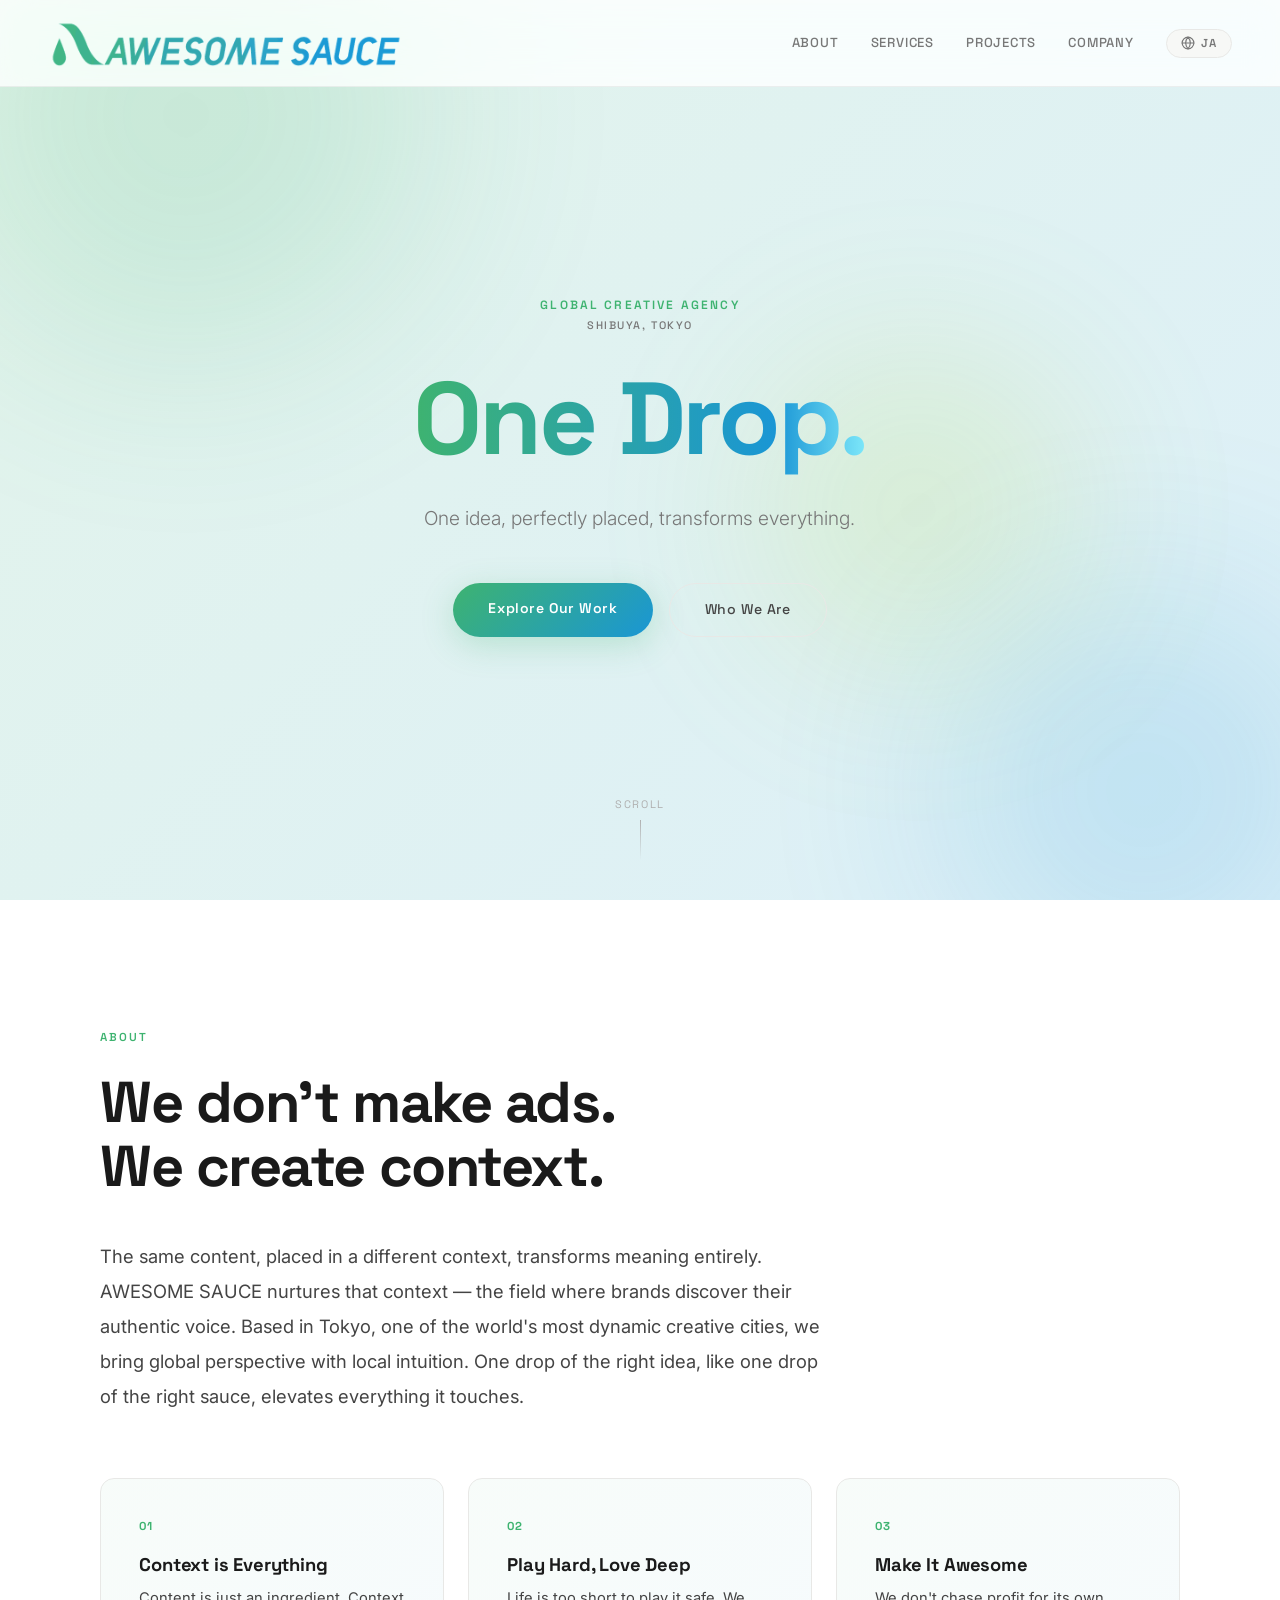
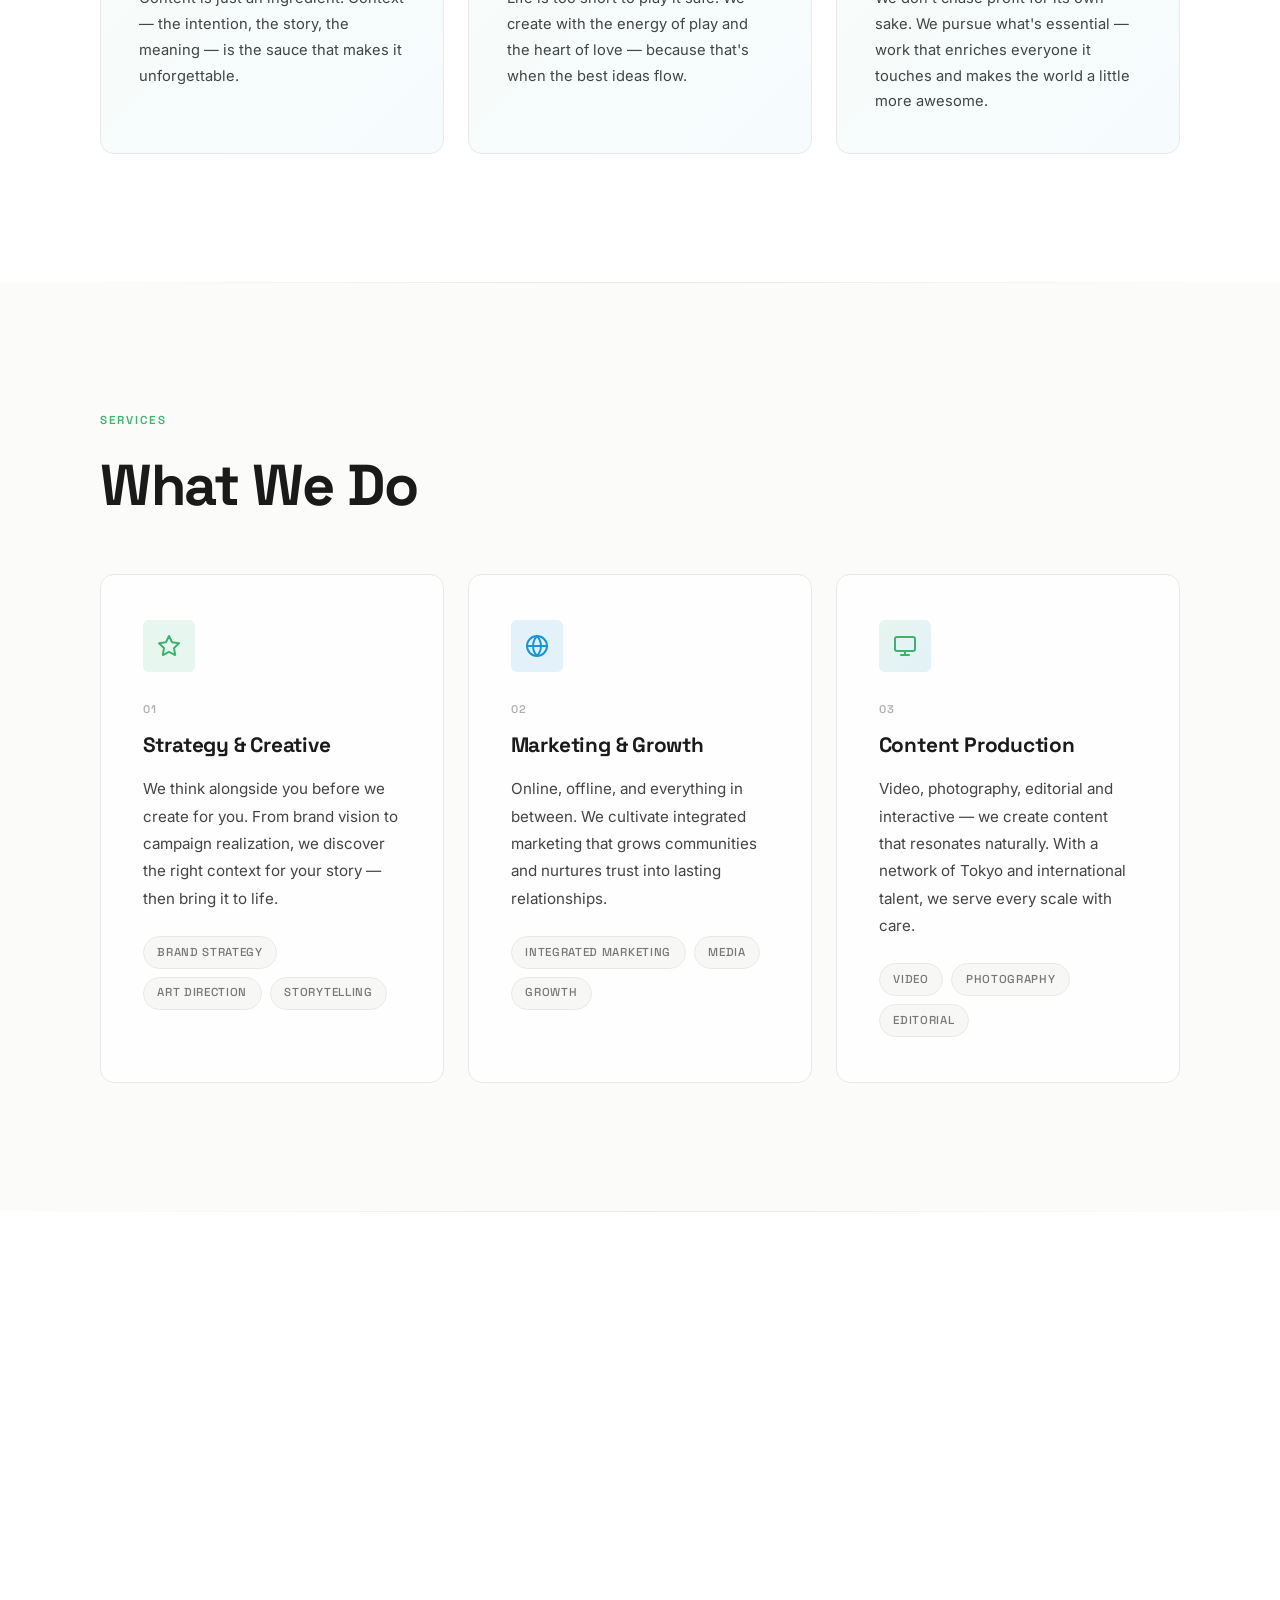
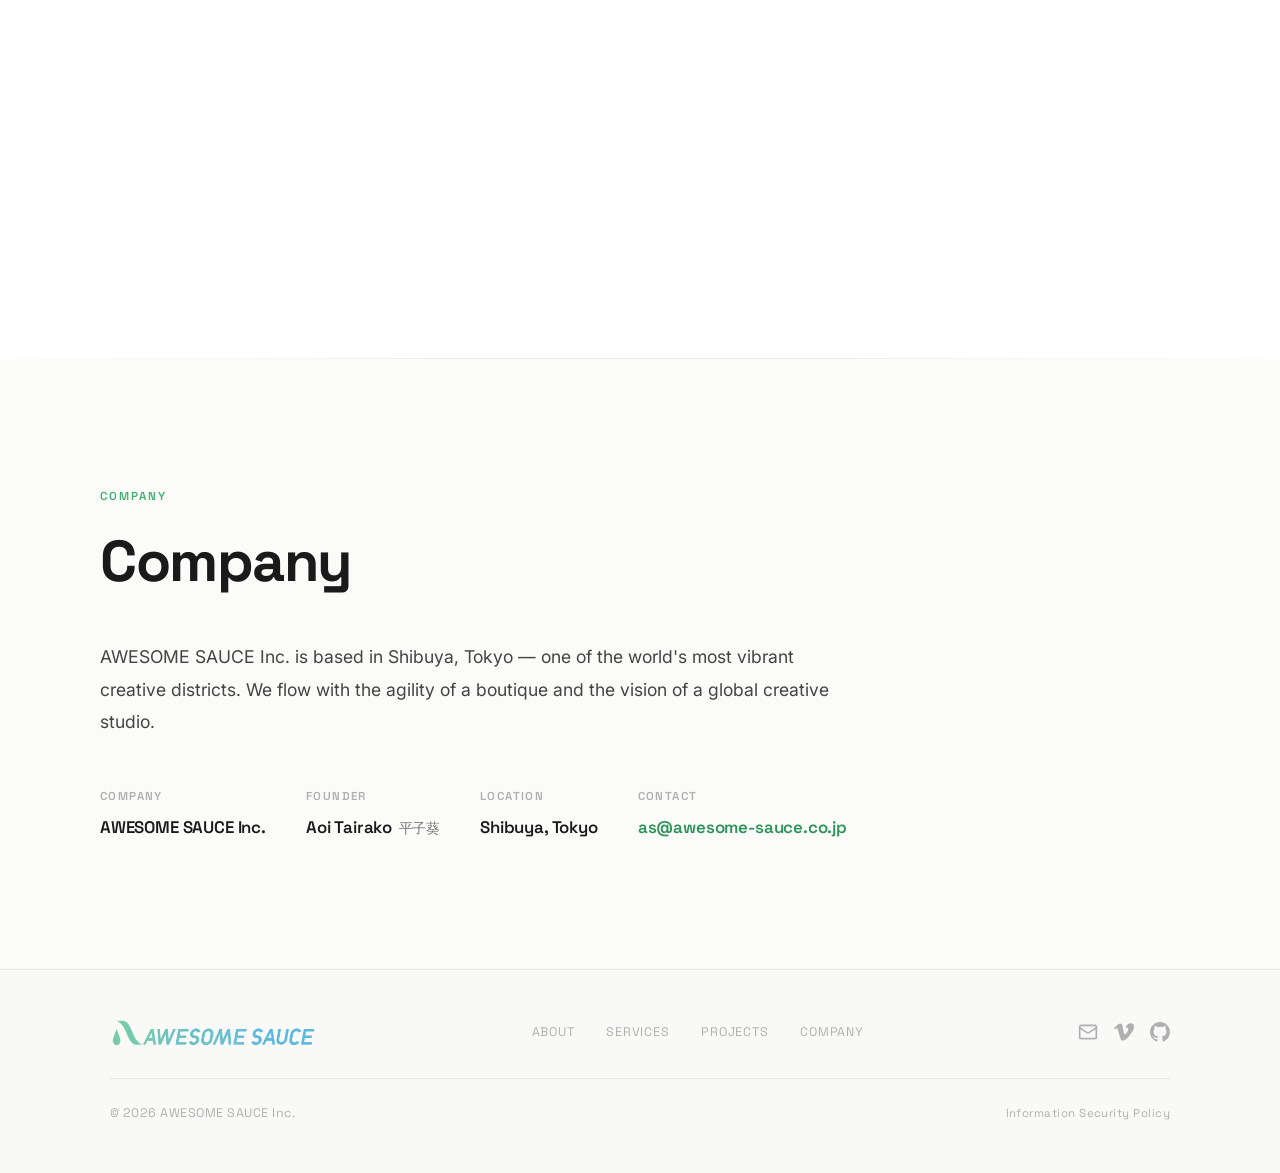
==== index.html @ 6bd7ca12 "copy(ja): v2 — furigana, トクイ。, Projects, grammar fixes - Add <ruby> furigana (オーサムソース) to AWESOME SA" ====
<!DOCTYPE html>
<html lang="en">
<head>
  <meta charset="UTF-8">
  <meta name="viewport" content="width=device-width, initial-scale=1.0">
  <title>AWESOME SAUCE Inc. — Global Creative Agency</title>
  <meta name="description" content="AWESOME SAUCE Inc. — A global creative agency based in Shibuya, Tokyo. Strategy, creative production, and digital innovation.">
  <link rel="icon" type="image/png" href="images/favicon.png">
  <link rel="preconnect" href="https://fonts.googleapis.com">
  <link rel="preconnect" href="https://fonts.gstatic.com" crossorigin>
  <link href="https://fonts.googleapis.com/css2?family=Inter:wght@300;400;500;600&family=Space+Grotesk:wght@400;500;600;700&display=swap" rel="stylesheet">

  <style>
    /* =====================================================
       TOKENS
    ===================================================== */
    :root {
      --green:       #3EB370;
      --blue:        #1A96D5;
      --green-light: #e8f7ef;
      --blue-light:  #e3f1fa;
      --green-dark:  #2d9459;
      --ink:         #1a1a1a;
      --ink-mid:     #444444;
      --ink-light:   #777777;
      --ink-faint:   #b0b0b0;
      --surface:     #f7f8f6;
      --white:       #ffffff;
      --border:      #e8e8e6;

      --font-body:   'Inter', system-ui, sans-serif;
      --font-display:'Space Grotesk', system-ui, sans-serif;

      --radius-sm:   6px;
      --radius-md:   14px;
      --radius-lg:   28px;

      --ease-out:    cubic-bezier(0.22, 1, 0.36, 1);
      --ease-in-out: cubic-bezier(0.65, 0, 0.35, 1);
    }

    /* =====================================================
       RESET
    ===================================================== */
    *, *::before, *::after {
      margin: 0; padding: 0; box-sizing: border-box;
    }
    html { scroll-behavior: smooth; background: var(--white); }
    body {
      font-family: var(--font-body);
      color: var(--ink-mid);
      background: transparent;
      line-height: 1.7;
      -webkit-font-smoothing: antialiased;
      overflow-x: hidden;
    }
    a { color: inherit; text-decoration: none; }
    img { display: block; max-width: 100%; }

    /* =====================================================
       FULL-PAGE ANIMATED GRADIENT
    ===================================================== */
    .page-gradient {
      position: fixed;
      inset: 0;
      z-index: 0;
      opacity: 0.15;
      background: linear-gradient(135deg,
        #3EB370 0%,
        #1A96D5 25%,
        #a5d509 50%,
        #3EB370 75%,
        #1A96D5 100%
      );
      background-size: 400% 400%;
      animation: gradientShift 15s ease infinite;
      pointer-events: none;
    }
    @keyframes gradientShift {
      0%   { background-position: 0% 50%; }
      50%  { background-position: 100% 50%; }
      100% { background-position: 0% 50%; }
    }

    /* One Drop — single drop ripple, 10s cycle */
    .drop-origin {
      position: absolute;
      z-index: 2;
      pointer-events: none;
      top: 50%;
      left: 50%;
      width: 0; height: 0;
    }
    /* The drop impact dot */
    .drop-dot {
      position: absolute;
      width: 6px; height: 6px;
      margin: -3px 0 0 -3px;
      border-radius: 50%;
      background: var(--green);
      opacity: 0;
      animation: dropImpact 14s 1.5s ease-out infinite;
    }
    @keyframes dropImpact {
      0%        { transform: scale(0); opacity: 0; }
      1%        { transform: scale(1.8); opacity: 0.6; }
      4%        { transform: scale(0.6); opacity: 0.3; }
      8%        { opacity: 0; }
      100%      { opacity: 0; }
    }
    /* Ripple rings — 3 concentric, staggered */
    .drop-ring {
      position: absolute;
      border-radius: 50%;
      opacity: 0;
    }
    .drop-ring-1 {
      width: 120vmax; height: 120vmax;
      margin: -60vmax 0 0 -60vmax;
      border: 2.5px solid rgba(62,179,112,0.5);
      animation: ringExpand 14s 1.5s ease-out infinite;
    }
    .drop-ring-2 {
      width: 160vmax; height: 160vmax;
      margin: -80vmax 0 0 -80vmax;
      border: 2px solid rgba(62,179,112,0.35);
      animation: ringExpand 14s 2.2s ease-out infinite;
    }
    .drop-ring-3 {
      width: 200vmax; height: 200vmax;
      margin: -100vmax 0 0 -100vmax;
      border: 1.5px solid rgba(26,150,213,0.25);
      animation: ringExpand 14s 3s ease-out infinite;
    }
    @keyframes ringExpand {
      0%   { transform: scale(0); opacity: 0; }
      2%   { opacity: 1; }
      40%  { transform: scale(1); opacity: 0; }
      100% { opacity: 0; }
    }

    /* =====================================================
       SCROLL FADE-IN
    ===================================================== */
    @supports (animation-timeline: scroll()) {
      .reveal {
        opacity: 0;
        transform: translateY(28px);
        animation: fadeUp 0.7s var(--ease-out) both;
        animation-timeline: view();
        animation-range: entry 0% entry 40%;
      }
    }
    @keyframes fadeUp {
      to { opacity: 1; transform: translateY(0); }
    }

    /* =====================================================
       LANGUAGE TOGGLE
    ===================================================== */
    [lang="en"] .ja-only { display: none !important; }
    [lang="ja"] .en-only { display: none !important; }

    .lang-switch {
      font-family: var(--font-display);
      font-size: 0.72rem;
      font-weight: 600;
      letter-spacing: 0.08em;
      text-transform: uppercase;
      color: var(--ink-light);
      background: var(--surface);
      border: 1px solid var(--border);
      border-radius: 100px;
      padding: 0.4rem 0.9rem;
      cursor: pointer;
      transition: all 0.2s;
      display: flex;
      align-items: center;
      gap: 0.35rem;
    }
    .lang-switch:hover {
      border-color: var(--green);
      color: var(--green);
    }

    /* =====================================================
       HEADER / NAV
    ===================================================== */
    .site-header {
      position: fixed;
      top: 0; left: 0; right: 0;
      z-index: 100;
      display: flex;
      align-items: center;
      justify-content: space-between;
      padding: 1.2rem 3rem;
      background: rgba(255,255,255,0.82);
      backdrop-filter: blur(16px) saturate(180%);
      -webkit-backdrop-filter: blur(16px) saturate(180%);
      border-bottom: 1px solid rgba(0,0,0,0.06);
      transition: background 0.3s;
    }

    .logo-wrap {
      display: flex;
      align-items: center;
      gap: 0.75rem;
    }
    .logo-wrap img {
      height: 48px;
      width: auto;
    }

    .site-nav {
      display: flex;
      align-items: center;
      gap: 2rem;
    }
    .site-nav a {
      font-family: var(--font-display);
      font-size: 0.82rem;
      font-weight: 500;
      letter-spacing: 0.06em;
      text-transform: uppercase;
      color: var(--ink-light);
      transition: color 0.2s;
    }
    .site-nav a:hover { color: var(--ink); }

    .nav-cta {
      font-family: var(--font-display) !important;
      font-size: 0.82rem !important;
      font-weight: 600 !important;
      letter-spacing: 0.04em !important;
      text-transform: uppercase !important;
      color: var(--white) !important;
      background: var(--ink);
      padding: 0.55rem 1.3rem;
      border-radius: 100px;
      transition: background 0.2s, transform 0.15s !important;
    }
    .nav-cta:hover {
      background: var(--green-dark) !important;
      transform: scale(1.03);
    }

    /* hamburger (mobile) */
    .hamburger {
      display: none;
      flex-direction: column;
      gap: 5px;
      cursor: pointer;
      padding: 4px;
      background: none;
      border: none;
    }
    .hamburger span {
      display: block;
      width: 24px; height: 2px;
      background: var(--ink);
      border-radius: 2px;
      transition: opacity 0.2s;
    }

    /* =====================================================
       HERO
    ===================================================== */
    .hero {
      position: relative;
      z-index: 1;
      min-height: 100svh;
      display: flex;
      flex-direction: column;
      align-items: center;
      justify-content: center;
      text-align: center;
      padding: 8rem 2rem 6rem;
      overflow: hidden;
    }

    /* Soft luminous orbs */
    .hero-orb {
      position: absolute;
      border-radius: 50%;
      filter: blur(100px);
      opacity: 0.15;
      animation: orbFloat 14s var(--ease-in-out) infinite alternate;
    }
    .hero-orb-1 {
      width: 500px; height: 500px;
      background: var(--green);
      top: -15%; left: -5%;
      animation-duration: 16s;
    }
    .hero-orb-2 {
      width: 400px; height: 400px;
      background: var(--blue);
      bottom: -10%; right: -5%;
      animation-duration: 20s;
      animation-direction: alternate-reverse;
    }
    .hero-orb-3 {
      width: 300px; height: 300px;
      background: #a5d509;
      top: 40%; left: 60%;
      animation-duration: 18s;
      animation-delay: -5s;
    }

    @keyframes orbFloat {
      0%   { transform: translate(0, 0) scale(1); }
      33%  { transform: translate(40px, -30px) scale(1.05); }
      66%  { transform: translate(-20px, 40px) scale(0.95); }
      100% { transform: translate(30px, 20px) scale(1.02); }
    }

    .hero-inner {
      position: relative;
      z-index: 1;
      max-width: 900px;
    }

    .hero-eyebrow {
      font-family: var(--font-display);
      font-size: 0.75rem;
      font-weight: 600;
      letter-spacing: 0.18em;
      text-transform: uppercase;
      color: var(--green);
      margin-bottom: 2rem;
      line-height: 1.8;
      opacity: 0;
      animation: fadeUp 0.8s 0.2s var(--ease-out) forwards;
    }
    .hero-eyebrow-sub {
      display: block;
      font-size: 0.68rem;
      font-weight: 500;
      letter-spacing: 0.14em;
      color: var(--ink-light);
    }

    .hero-title {
      font-family: var(--font-display);
      font-size: clamp(3rem, 8vw, 7.5rem);
      font-weight: 700;
      line-height: 1.0;
      letter-spacing: -0.03em;
      color: var(--ink);
      margin-bottom: 2rem;
      opacity: 0;
      animation: fadeUp 0.8s 0.4s var(--ease-out) forwards;
      white-space: nowrap;
    }

    .hero-title .accent {
      background: linear-gradient(
        90deg,
        var(--green) 0%,
        var(--blue) 40%,
        #7ee8fa 50%,
        var(--blue) 60%,
        var(--green) 100%
      );
      background-size: 200% 100%;
      -webkit-background-clip: text;
      -webkit-text-fill-color: transparent;
      background-clip: text;
      animation: shimmer 8s ease-in-out infinite;
    }
    @keyframes shimmer {
      0%, 100% { background-position: 100% 0; }
      50%      { background-position: -100% 0; }
    }

    .hero-sub {
      font-size: clamp(1rem, 2vw, 1.2rem);
      font-weight: 300;
      color: var(--ink-light);
      max-width: 520px;
      margin: 0 auto 3rem;
      opacity: 0;
      animation: fadeUp 0.8s 0.6s var(--ease-out) forwards;
    }

    .hero-actions {
      display: flex;
      gap: 1rem;
      justify-content: center;
      flex-wrap: wrap;
      opacity: 0;
      animation: fadeUp 0.8s 0.8s var(--ease-out) forwards;
    }

    .btn-primary {
      font-family: var(--font-display);
      font-size: 0.88rem;
      font-weight: 600;
      letter-spacing: 0.04em;
      padding: 0.9rem 2.2rem;
      border-radius: 100px;
      background: linear-gradient(135deg, var(--green), var(--blue));
      color: var(--white);
      transition: transform 0.2s, box-shadow 0.2s;
      box-shadow: 0 8px 32px rgba(62,179,112,0.25);
    }
    .btn-primary:hover {
      transform: translateY(-2px);
      box-shadow: 0 14px 40px rgba(62,179,112,0.35);
    }

    .btn-ghost {
      font-family: var(--font-display);
      font-size: 0.88rem;
      font-weight: 500;
      letter-spacing: 0.04em;
      padding: 0.9rem 2.2rem;
      border-radius: 100px;
      border: 1px solid var(--border);
      color: var(--ink-mid);
      transition: border-color 0.2s, color 0.2s;
    }
    .btn-ghost:hover {
      border-color: var(--green);
      color: var(--green);
    }

    /* scroll indicator */
    .scroll-hint {
      position: absolute;
      bottom: 2.5rem;
      left: 0;
      right: 0;
      display: flex;
      flex-direction: column;
      align-items: center;
      gap: 0.4rem;
      opacity: 0;
      animation: fadeUp 0.8s 1.2s var(--ease-out) forwards;
    }
    .scroll-hint span {
      font-size: 0.68rem;
      letter-spacing: 0.14em;
      text-transform: uppercase;
      color: var(--ink-faint);
      font-family: var(--font-display);
    }
    .scroll-hint-line {
      width: 1px;
      height: 40px;
      background: linear-gradient(to bottom, var(--ink-faint), transparent);
      animation: scrollLine 2s ease-in-out infinite;
    }
    @keyframes scrollLine {
      0%, 100% { transform: scaleY(1); opacity: 0.5; }
      50% { transform: scaleY(0.5); opacity: 0.2; }
    }

    /* =====================================================
       SECTION COMMONS
    ===================================================== */
    .section-wrap {
      position: relative;
      z-index: 1;
      padding: 8rem 2rem;
    }
    .section-inner {
      max-width: 1080px;
      margin: 0 auto;
    }

    .section-label {
      font-family: var(--font-display);
      font-size: 0.72rem;
      font-weight: 600;
      letter-spacing: 0.18em;
      text-transform: uppercase;
      color: var(--green);
      margin-bottom: 1.4rem;
    }

    .section-title {
      font-family: var(--font-display);
      font-size: clamp(2.2rem, 4.5vw, 3.6rem);
      font-weight: 700;
      color: var(--ink);
      line-height: 1.12;
      letter-spacing: -0.025em;
    }

    /* =====================================================
       ABOUT — unified (About + Philosophy merged)
    ===================================================== */
    .about-wrap {
      background: rgba(255,255,255,0.5);
    }

    .about-intro {
      margin-top: 2.5rem;
      font-size: 1.15rem;
      line-height: 1.9;
      color: var(--ink-mid);
      max-width: 740px;
    }

    /* Philosophy principles */
    .philosophy-grid {
      display: grid;
      grid-template-columns: repeat(3, 1fr);
      gap: 1.5rem;
      margin-top: 4rem;
    }
    .philosophy-card {
      background: linear-gradient(135deg, rgba(62,179,112,0.04), rgba(26,150,213,0.04));
      border: 1px solid var(--border);
      border-radius: var(--radius-md);
      padding: 2.4rem;
      transition: transform 0.3s var(--ease-out), box-shadow 0.3s;
    }
    .philosophy-card:hover {
      transform: translateY(-4px);
      box-shadow: 0 16px 40px rgba(0,0,0,0.06);
    }
    .philosophy-num {
      font-family: var(--font-display);
      font-size: 0.72rem;
      font-weight: 700;
      color: var(--green);
      letter-spacing: 0.06em;
      margin-bottom: 1rem;
    }
    .philosophy-title {
      font-family: var(--font-display);
      font-size: 1.15rem;
      font-weight: 700;
      color: var(--ink);
      margin-bottom: 0.6rem;
      letter-spacing: -0.01em;
      line-height: 1.3;
    }
    .philosophy-desc {
      font-size: 0.92rem;
      color: var(--ink-mid);
      line-height: 1.75;
    }

    /* =====================================================
       SERVICES
    ===================================================== */
    .services-wrap {
      background: rgba(247,248,246,0.5);
    }

    .services-header {
      display: flex;
      align-items: flex-end;
      justify-content: space-between;
      margin-bottom: 3.5rem;
      flex-wrap: wrap;
      gap: 1.5rem;
    }

    .services-grid {
      display: grid;
      grid-template-columns: repeat(3, 1fr);
      gap: 1.5rem;
    }

    .service-card {
      background: rgba(255,255,255,0.85);
      border-radius: var(--radius-md);
      padding: 2.8rem 2.6rem;
      border: 1px solid var(--border);
      transition: transform 0.3s var(--ease-out), box-shadow 0.3s var(--ease-out), border-color 0.3s;
      position: relative;
      overflow: hidden;
    }
    .service-card::before {
      content: '';
      position: absolute;
      inset: 0;
      background: linear-gradient(135deg, rgba(62,179,112,0.05) 0%, rgba(26,150,213,0.05) 100%);
      opacity: 0;
      transition: opacity 0.3s;
    }
    .service-card:hover {
      transform: translateY(-6px);
      box-shadow: 0 24px 60px rgba(0,0,0,0.07);
      border-color: rgba(62,179,112,0.3);
    }
    .service-card:hover::before { opacity: 1; }

    .service-icon {
      width: 52px; height: 52px;
      border-radius: var(--radius-sm);
      display: flex;
      align-items: center;
      justify-content: center;
      margin-bottom: 1.8rem;
      font-size: 1.4rem;
    }
    .icon-green { background: rgba(62,179,112,0.12); }
    .icon-blue  { background: rgba(26,150,213,0.12); }
    .icon-mix   { background: linear-gradient(135deg, rgba(62,179,112,0.12), rgba(26,150,213,0.12)); }

    .service-number {
      font-family: var(--font-display);
      font-size: 0.7rem;
      font-weight: 600;
      letter-spacing: 0.14em;
      text-transform: uppercase;
      color: var(--ink-faint);
      margin-bottom: 0.8rem;
    }
    .service-title {
      font-family: var(--font-display);
      font-size: 1.3rem;
      font-weight: 700;
      color: var(--ink);
      margin-bottom: 1rem;
      letter-spacing: -0.01em;
      line-height: 1.3;
    }
    .service-desc {
      font-size: 0.95rem;
      color: var(--ink-mid);
      line-height: 1.8;
    }
    .service-tag-row {
      display: flex;
      gap: 0.5rem;
      flex-wrap: wrap;
      margin-top: 1.5rem;
    }
    .tag {
      font-family: var(--font-display);
      font-size: 0.72rem;
      font-weight: 500;
      letter-spacing: 0.06em;
      text-transform: uppercase;
      padding: 0.35rem 0.85rem;
      border-radius: 100px;
      background: var(--surface);
      color: var(--ink-light);
      border: 1px solid var(--border);
    }

    /* =====================================================
       WORK — background video + message overlay
    ===================================================== */
    .work-wrap {
      position: relative;
      overflow: hidden;
      min-height: 70vh;
      display: flex;
      align-items: center;
      justify-content: center;
    }
    .work-bg-video {
      position: absolute;
      inset: 0;
      z-index: 0;
    }
    .work-bg-video iframe {
      position: absolute;
      top: 50%; left: 50%;
      width: 177.78vh; /* 16:9 cover */
      height: 100vh;
      min-width: 100%;
      min-height: 100%;
      transform: translate(-50%, -50%);
      border: none;
      pointer-events: none;
    }
    .work-bg-overlay {
      position: absolute;
      inset: 0;
      background: rgba(255,255,255,0.72);
      z-index: 1;
      pointer-events: none;
    }
    .work-content {
      position: relative;
      z-index: 2;
      text-align: center;
      max-width: 680px;
      padding: 5rem 2rem;
    }
    .work-wrap .section-label { color: var(--green); }
    .work-wrap .section-title { color: var(--ink); }
    .work-message {
      font-size: 1.1rem;
      color: var(--ink-mid);
      line-height: 1.85;
      margin-top: 1.8rem;
      margin-bottom: 2.8rem;
    }
    .work-actions {
      display: flex;
      align-items: center;
      justify-content: center;
      gap: 1rem;
      flex-wrap: wrap;
    }
    .work-btn-primary {
      font-family: var(--font-display);
      font-size: 0.85rem;
      font-weight: 600;
      letter-spacing: 0.04em;
      padding: 0.85rem 2rem;
      border-radius: 100px;
      background: linear-gradient(135deg, var(--green), var(--blue));
      color: var(--white);
      transition: transform 0.2s, box-shadow 0.2s;
      box-shadow: 0 8px 32px rgba(62,179,112,0.25);
    }
    .work-btn-primary:hover {
      transform: translateY(-2px);
      box-shadow: 0 14px 40px rgba(62,179,112,0.35);
    }
    .work-btn-vimeo {
      font-family: var(--font-display);
      font-size: 0.85rem;
      font-weight: 500;
      letter-spacing: 0.04em;
      padding: 0.85rem 2rem;
      border-radius: 100px;
      border: 1px solid var(--border);
      color: var(--ink-light);
      display: inline-flex;
      align-items: center;
      gap: 0.5rem;
      transition: border-color 0.2s, color 0.2s;
      background: rgba(255,255,255,0.5);
    }
    .work-btn-vimeo:hover {
      border-color: var(--green);
      color: var(--green);
    }
    .work-btn-vimeo svg { width: 16px; height: 16px; }

    /* =====================================================
       COMPANY — card-style (no table)
    ===================================================== */
    .company-wrap {
      background: rgba(247,248,246,0.5);
    }

    .company-content {
      margin-top: 3rem;
      max-width: 760px;
    }
    .company-intro {
      font-size: 1.1rem;
      color: var(--ink-mid);
      line-height: 1.85;
    }
    .company-details {
      display: flex;
      gap: 2.5rem;
      margin-top: 3rem;
      flex-wrap: wrap;
    }
    .company-detail {
      display: flex;
      flex-direction: column;
      gap: 0.4rem;
    }
    .company-detail-label {
      font-family: var(--font-display);
      font-size: 0.72rem;
      font-weight: 600;
      letter-spacing: 0.12em;
      text-transform: uppercase;
      color: var(--ink-faint);
    }
    .company-detail-value {
      font-family: var(--font-display);
      font-size: 1.05rem;
      font-weight: 600;
      color: var(--ink);
      letter-spacing: -0.01em;
    }
    .company-detail-value .ja {
      font-weight: 400;
      font-size: 0.88rem;
      color: var(--ink-light);
      margin-left: 0.4rem;
    }
    .contact-link {
      color: var(--green-dark);
      transition: color 0.2s;
    }
    .contact-link:hover { color: var(--green); }

    /* =====================================================
       FOOTER
    ===================================================== */
    .site-footer {
      position: relative;
      z-index: 1;
      background: rgba(247,248,246,0.7);
      color: var(--ink-light);
      padding: 3rem;
      border-top: 1px solid var(--border);
    }
    .footer-inner {
      max-width: 1060px;
      margin: 0 auto;
      display: flex;
      align-items: center;
      justify-content: space-between;
      flex-wrap: wrap;
      gap: 1.5rem;
    }
    .footer-logo {
      display: flex;
      align-items: center;
      gap: 0.75rem;
    }
    .footer-logo img {
      height: 28px;
      width: auto;
      opacity: 0.7;
    }
    .footer-brand {
      font-family: var(--font-display);
      font-size: 0.78rem;
      font-weight: 600;
      letter-spacing: 0.08em;
      text-transform: uppercase;
      color: var(--ink-faint);
    }
    .footer-links {
      display: flex;
      gap: 2rem;
    }
    .footer-links a {
      font-size: 0.78rem;
      letter-spacing: 0.06em;
      text-transform: uppercase;
      font-family: var(--font-display);
      color: var(--ink-faint);
      transition: color 0.2s;
    }
    .footer-links a:hover { color: var(--green); }
    .footer-social {
      display: flex;
      gap: 1rem;
      align-items: center;
    }
    .footer-social a {
      color: var(--ink-faint);
      transition: color 0.2s;
      display: flex;
    }
    .footer-social a:hover { color: var(--green); }
    .footer-bottom {
      width: 100%;
      display: flex;
      justify-content: space-between;
      align-items: center;
      padding-top: 1.5rem;
      margin-top: 0.5rem;
      border-top: 1px solid var(--border);
    }
    .footer-copy {
      font-size: 0.78rem;
      color: var(--ink-faint);
      font-family: var(--font-display);
      letter-spacing: 0.04em;
    }
    .footer-policy-link {
      font-size: 0.72rem;
      color: var(--ink-faint);
      font-family: var(--font-display);
      letter-spacing: 0.04em;
      transition: color 0.2s;
    }
    .footer-policy-link:hover { color: var(--green); }

    /* =====================================================
       RESPONSIVE
    ===================================================== */
    @media (max-width: 900px) {
      .site-header { padding: 1rem 1.5rem; }
      .logo-wrap img { height: 36px; }
      .site-nav { display: none; }
      .hamburger { display: flex; }

      .philosophy-grid { grid-template-columns: 1fr; }

      .services-grid { grid-template-columns: 1fr; }
      .services-header { flex-direction: column; align-items: flex-start; }

      .work-wrap { min-height: 50vh; }
      .work-content { padding: 4rem 1.5rem; }

      .company-details { flex-direction: column; gap: 1.5rem; }
    }

    @media (max-width: 600px) {
      .section-wrap { padding: 5.5rem 1.5rem; }
      .hero { padding: 7rem 1.5rem 5rem; }
      .hero-eyebrow { font-size: 0.68rem; letter-spacing: 0.14em; margin-bottom: 1.5rem; }
      .hero-eyebrow-sub { font-size: 0.62rem; }
      .hero-title { font-size: clamp(2.4rem, 11vw, 4rem); white-space: normal; }
      .hero-sub { font-size: 0.95rem; max-width: 90%; }
      .hero-actions { flex-direction: column; align-items: center; gap: 0.8rem; }
      .btn-primary, .btn-ghost { width: 100%; max-width: 280px; text-align: center; }
      .about-intro { font-size: 1.05rem; }
      .philosophy-title { font-size: 1.05rem; }
      .philosophy-desc { font-size: 0.88rem; }
      .philosophy-card { padding: 1.8rem; }
      .service-card { padding: 2rem 1.8rem; }
      .service-title { font-size: 1.15rem; }
      .service-desc { font-size: 0.92rem; }
      .service-tag-row { gap: 0.4rem; }
      .tag { font-size: 0.66rem; padding: 0.28rem 0.65rem; }
      .work-message { font-size: 1rem; }
      .work-actions { flex-direction: column; align-items: center; gap: 0.8rem; }
      .work-btn-primary, .work-btn-vimeo { width: 100%; max-width: 280px; text-align: center; justify-content: center; }
      .company-intro { font-size: 1rem; }

      .footer-inner { flex-direction: column; align-items: flex-start; gap: 1.2rem; }
      .footer-links { flex-direction: column; gap: 0.8rem; }
      .footer-bottom { flex-direction: column; align-items: flex-start; gap: 0.5rem; }
    }

    /* Thin line accent divider */
    .divider-line {
      position: relative;
      z-index: 1;
      width: 100%;
      height: 1px;
      background: linear-gradient(90deg, transparent, var(--border), transparent);
    }
  </style>
</head>
<body>

  <!-- Full-page animated gradient (real element, not pseudo) -->
  <div class="page-gradient"></div>

  <!-- ===================================================
       HEADER
  =================================================== -->
  <header class="site-header">
    <a href="index.html" class="logo-wrap">
      <img src="images/logo_v2_yoko_1line.png" alt="AWESOME SAUCE Inc.">
    </a>
    <nav class="site-nav">
      <a href="#about">About</a>
      <a href="#services">Services</a>
      <a href="#work">Projects</a>
      <a href="#company">Company</a>
      <button class="lang-switch" onclick="toggleLang()">
        <svg width="14" height="14" viewBox="0 0 24 24" fill="none" stroke="currentColor" stroke-width="2" stroke-linecap="round" stroke-linejoin="round"><circle cx="12" cy="12" r="10"/><line x1="2" y1="12" x2="22" y2="12"/><path d="M12 2a15.3 15.3 0 0 1 4 10 15.3 15.3 0 0 1-4 10 15.3 15.3 0 0 1-4-10 15.3 15.3 0 0 1 4-10z"/></svg>
        <span id="lang-label">JA</span>
      </button>
    </nav>
    <button class="hamburger" aria-label="Open menu">
      <span></span><span></span><span></span>
    </button>
  </header>


  <!-- ===================================================
       HERO
  =================================================== -->
  <section class="hero">
    <div class="hero-orb hero-orb-1"></div>
    <div class="hero-orb hero-orb-2"></div>
    <div class="hero-orb hero-orb-3"></div>

    <!-- One Drop -->
    <div class="drop-origin">
      <div class="drop-dot"></div>
      <div class="drop-ring drop-ring-1"></div>
      <div class="drop-ring drop-ring-2"></div>
      <div class="drop-ring drop-ring-3"></div>
    </div>

    <div class="hero-inner">
      <p class="hero-eyebrow">Global Creative Agency<span class="hero-eyebrow-sub">Shibuya, Tokyo</span></p>

      <h1 class="hero-title en-only">
        <span class="accent">One Drop.</span>
      </h1>
      <h1 class="hero-title ja-only">
        <span class="accent">一滴の、シズク。</span>
      </h1>

      <p class="hero-sub en-only">
        One idea, perfectly placed, transforms everything.
      </p>
      <p class="hero-sub ja-only">
        最高の一滴が、すべてを変える。
      </p>

      <div class="hero-actions">
        <a href="#work" class="btn-primary">Explore Our Work</a>
        <a href="#about" class="btn-ghost">Who We Are</a>
      </div>
    </div>
    <div class="scroll-hint">
      <span>Scroll</span>
      <div class="scroll-hint-line"></div>
    </div>
  </section>


  <!-- ===================================================
       ABOUT (unified with Philosophy)
  =================================================== -->
  <section id="about" class="section-wrap about-wrap">
    <div class="section-inner">

      <div class="reveal">
        <p class="section-label">About</p>
        <h2 class="section-title en-only">We don't make ads.<br>We create context.</h2>
        <h2 class="section-title ja-only">広告じゃない。<br>文脈をつくる。</h2>
      </div>

      <p class="about-intro en-only reveal">
        The same content, placed in a different context, transforms meaning entirely. AWESOME SAUCE nurtures that context — the field where brands discover their authentic voice. Based in Tokyo, one of the world's most dynamic creative cities, we bring global perspective with local intuition. One drop of the right idea, like one drop of the right sauce, elevates everything it touches.
      </p>
      <p class="about-intro ja-only reveal">
        <ruby>AWESOME SAUCE<rt>オーサムソース</rt></ruby>は英語のスラングで「めっちゃいいね！」。たった一滴で料理の味が変わるように、一つのアイデアがブランドの持ち味を引き出し、すべてを変える。東京・渋谷から、グローバルな視野とローカルの肌感覚で、文脈ごと価値をつくるエージェンシーです。
      </p>

      <div class="philosophy-grid reveal">
        <div class="philosophy-card">
          <p class="philosophy-num">01</p>
          <p class="philosophy-title en-only">Context is Everything</p>
          <p class="philosophy-title ja-only">大切なのは、コンテクスト</p>
          <p class="philosophy-desc en-only">Content is just an ingredient. Context — the intention, the story, the meaning — is the sauce that makes it unforgettable.</p>
          <p class="philosophy-desc ja-only">コンテンツは素材でしかない。意図と物語と背景 — その文脈こそが、すべてを変えるソース。</p>
        </div>
        <div class="philosophy-card">
          <p class="philosophy-num">02</p>
          <p class="philosophy-title en-only">Play Hard, Love Deep</p>
          <p class="philosophy-title ja-only">全力で遊べ、深く愛せ</p>
          <p class="philosophy-desc en-only">Life is too short to play it safe. We create with the energy of play and the heart of love — because that's when the best ideas flow.</p>
          <p class="philosophy-desc ja-only">人生は短い。遊ぶように本気で、愛するように創る。最高のアイデアは、いつもそこから。</p>
        </div>
        <div class="philosophy-card">
          <p class="philosophy-num">03</p>
          <p class="philosophy-title en-only">Make It Awesome</p>
          <p class="philosophy-title ja-only">みんなを、豊かにする</p>
          <p class="philosophy-desc en-only">We don't chase profit for its own sake. We pursue what's essential — work that enriches everyone it touches and makes the world a little more awesome.</p>
          <p class="philosophy-desc ja-only">数字よりも、本質。関わるすべての人が豊かになる仕事を。世界をもっと最高に。</p>
        </div>
      </div>

    </div>
  </section>

  <div class="divider-line"></div>

  <!-- ===================================================
       SERVICES
  =================================================== -->
  <section id="services" class="section-wrap services-wrap">
    <div class="section-inner">
      <div class="services-header">
        <div class="reveal">
          <p class="section-label">Services</p>
          <h2 class="section-title en-only">What We Do</h2>
          <h2 class="section-title ja-only">トクイ。</h2>
        </div>
      </div>

      <div class="services-grid">

        <div class="service-card reveal">
          <div class="service-icon icon-green">
            <svg width="24" height="24" viewBox="0 0 24 24" fill="none" stroke="#3EB370" stroke-width="2" stroke-linecap="round" stroke-linejoin="round"><polygon points="12 2 15.09 8.26 22 9.27 17 14.14 18.18 21.02 12 17.77 5.82 21.02 7 14.14 2 9.27 8.91 8.26 12 2"/></svg>
          </div>
          <p class="service-number">01</p>
          <h3 class="service-title en-only">Strategy &amp; Creative</h3>
          <h3 class="service-title ja-only">戦略 &amp; クリエイティブ</h3>
          <p class="service-desc en-only">
            We think alongside you before we create for you. From brand vision to campaign realization, we discover the right context for your story — then bring it to life.
          </p>
          <p class="service-desc ja-only">
            つくる前に、まず一緒に考える。ブランドが本当に伝えたいことは何か。その文脈を見つけて、形にするところまで。
          </p>
          <div class="service-tag-row">
            <span class="tag">Brand Strategy</span>
            <span class="tag">Art Direction</span>
            <span class="tag">Storytelling</span>
          </div>
        </div>

        <div class="service-card reveal">
          <div class="service-icon icon-blue">
            <svg width="24" height="24" viewBox="0 0 24 24" fill="none" stroke="#1A96D5" stroke-width="2" stroke-linecap="round" stroke-linejoin="round"><circle cx="12" cy="12" r="10"/><path d="M2 12h20"/><path d="M12 2a15.3 15.3 0 0 1 4 10 15.3 15.3 0 0 1-4 10 15.3 15.3 0 0 1-4-10A15.3 15.3 0 0 1 12 2z"/></svg>
          </div>
          <p class="service-number">02</p>
          <h3 class="service-title en-only">Marketing &amp; Growth</h3>
          <h3 class="service-title ja-only">広げて、育てる。</h3>
          <p class="service-desc en-only">
            Online, offline, and everything in between. We cultivate integrated marketing that grows communities and nurtures trust into lasting relationships.
          </p>
          <p class="service-desc ja-only">
            オンラインもオフラインも。チャネルを横断して、コミュニティを育て、長く信頼される関係にしていく。
          </p>
          <div class="service-tag-row">
            <span class="tag">Integrated Marketing</span>
            <span class="tag">Media</span>
            <span class="tag">Growth</span>
          </div>
        </div>

        <div class="service-card reveal">
          <div class="service-icon icon-mix">
            <svg width="24" height="24" viewBox="0 0 24 24" fill="none" stroke="#3EB370" stroke-width="2" stroke-linecap="round" stroke-linejoin="round"><rect x="2" y="3" width="20" height="14" rx="2"/><line x1="8" y1="21" x2="16" y2="21"/><line x1="12" y1="17" x2="12" y2="21"/></svg>
          </div>
          <p class="service-number">03</p>
          <h3 class="service-title en-only">Content Production</h3>
          <h3 class="service-title ja-only">映像 &amp; エディトリアル</h3>
          <p class="service-desc en-only">
            Video, photography, editorial and interactive — we create content that resonates naturally. With a network of Tokyo and international talent, we serve every scale with care.
          </p>
          <p class="service-desc ja-only">
            映像、写真、エディトリアル、インタラクティブ。心に残るコンテンツを、東京と世界のネットワークで。規模を問わず、丁寧に。
          </p>
          <div class="service-tag-row">
            <span class="tag">Video</span>
            <span class="tag">Photography</span>
            <span class="tag">Editorial</span>
          </div>
        </div>

      </div>
    </div>
  </section>

  <div class="divider-line"></div>

  <!-- ===================================================
       WORK — background video + message
  =================================================== -->
  <section id="work" class="section-wrap work-wrap">
    <div class="work-bg-video" id="work-bg-video">
      <!-- 1 random video loaded by JS -->
    </div>
    <div class="work-bg-overlay"></div>
    <div class="work-content reveal">
      <p class="section-label">Projects</p>
      <h2 class="section-title en-only">Our Work in Motion</h2>
      <h2 class="section-title ja-only">Our Work in Motion</h2>
      <p class="work-message en-only">
        From national campaigns to indie passion projects — every piece carries the same care and creative energy. See the full collection on Vimeo, or browse the archive.
      </p>
      <p class="work-message ja-only">
        大手のキャンペーンも、インディーズの情熱プロジェクトも、注ぐ想いは同じ。映像はVimeoで、全作品はアーカイブからどうぞ。
      </p>
      <div class="work-actions">
        <a href="works.html" class="work-btn-primary">View All Works</a>
        <a href="https://vimeo.com/awesomesauceinc" target="_blank" rel="noopener" class="work-btn-vimeo">
          <svg viewBox="0 0 24 24" fill="currentColor"><path d="M23.977 6.416c-.105 2.338-1.739 5.543-4.894 9.609-3.268 4.247-6.026 6.37-8.29 6.37-1.409 0-2.578-1.294-3.553-3.881L5.322 11.4C4.603 8.816 3.834 7.522 3.01 7.522c-.179 0-.806.378-1.881 1.132L0 7.197a315 315 0 0 0 3.501-3.123C5.08 2.701 6.266 1.984 7.055 1.91c1.867-.18 3.016 1.1 3.447 3.838.465 2.953.789 4.789.971 5.507.539 2.45 1.131 3.674 1.776 3.674.502 0 1.256-.796 2.265-2.385 1.004-1.589 1.54-2.797 1.612-3.628.144-1.371-.395-2.061-1.614-2.061-.574 0-1.167.121-1.777.391 1.186-3.868 3.434-5.757 6.762-5.637 2.473.06 3.628 1.664 3.493 4.797l-.013.01z"/></svg>
          Vimeo
        </a>
      </div>
    </div>
  </section>

  <div class="divider-line"></div>

  <!-- ===================================================
       COMPANY — card style
  =================================================== -->
  <section id="company" class="section-wrap company-wrap">
    <div class="section-inner">
      <p class="section-label reveal">Company</p>
      <h2 class="section-title reveal en-only">Company</h2>
      <h2 class="section-title reveal ja-only">会社概要</h2>

      <div class="company-content reveal">
        <p class="company-intro en-only">
          AWESOME SAUCE Inc. is based in Shibuya, Tokyo — one of the world's most vibrant creative districts. We flow with the agility of a boutique and the vision of a global creative studio.
        </p>
        <p class="company-intro ja-only">
          渋谷を拠点に、小さなチームの身軽さとグローバルな視野で動く。思ったより、いろいろできます。
        </p>

        <div class="company-details">
          <div class="company-detail">
            <span class="company-detail-label">Company</span>
            <span class="company-detail-value">AWESOME SAUCE Inc.</span>
          </div>
          <div class="company-detail">
            <span class="company-detail-label">Founder</span>
            <span class="company-detail-value">Aoi Tairako<span class="ja">平子葵</span></span>
          </div>
          <div class="company-detail">
            <span class="company-detail-label">Location</span>
            <span class="company-detail-value">Shibuya, Tokyo</span>
          </div>
          <div class="company-detail">
            <span class="company-detail-label">Contact</span>
            <span class="company-detail-value"><a id="company-email" class="contact-link"></a></span>
          </div>
        </div>
      </div>
    </div>
  </section>


  <!-- ===================================================
       FOOTER
  =================================================== -->
  <footer class="site-footer">
    <div class="footer-inner">
      <div class="footer-logo">
        <img src="images/logo_v2_yoko_1line.png" alt="AWESOME SAUCE Inc.">
      </div>
      <nav class="footer-links">
        <a href="#about">About</a>
        <a href="#services">Services</a>
        <a href="#work">Projects</a>
        <a href="#company">Company</a>
      </nav>
      <div class="footer-social">
        <a id="footer-email" aria-label="Email">
          <svg width="20" height="20" viewBox="0 0 24 24" fill="none" stroke="currentColor" stroke-width="2" stroke-linecap="round" stroke-linejoin="round"><rect x="2" y="4" width="20" height="16" rx="2"/><path d="m22 7-8.97 5.7a1.94 1.94 0 0 1-2.06 0L2 7"/></svg>
        </a>
        <a href="https://vimeo.com/awesomesauceinc" target="_blank" rel="noopener" aria-label="Vimeo">
          <svg width="20" height="20" viewBox="0 0 24 24" fill="currentColor"><path d="M23.977 6.416c-.105 2.338-1.739 5.543-4.894 9.609-3.268 4.247-6.026 6.37-8.29 6.37-1.409 0-2.578-1.294-3.553-3.881L5.322 11.4C4.603 8.816 3.834 7.522 3.01 7.522c-.179 0-.806.378-1.881 1.132L0 7.197a315 315 0 0 0 3.501-3.123C5.08 2.701 6.266 1.984 7.055 1.91c1.867-.18 3.016 1.1 3.447 3.838.465 2.953.789 4.789.971 5.507.539 2.45 1.131 3.674 1.776 3.674.502 0 1.256-.796 2.265-2.385 1.004-1.589 1.54-2.797 1.612-3.628.144-1.371-.395-2.061-1.614-2.061-.574 0-1.167.121-1.777.391 1.186-3.868 3.434-5.757 6.762-5.637 2.473.06 3.628 1.664 3.493 4.797l-.013.01z"/></svg>
        </a>
        <a href="https://github.com/awesome-sauce-inc" target="_blank" rel="noopener" aria-label="GitHub">
          <svg width="20" height="20" viewBox="0 0 24 24" fill="currentColor"><path d="M12 0C5.374 0 0 5.373 0 12c0 5.302 3.438 9.8 8.207 11.387.599.111.793-.261.793-.577v-2.234c-3.338.726-4.033-1.416-4.033-1.416-.546-1.387-1.333-1.756-1.333-1.756-1.089-.745.083-.729.083-.729 1.205.084 1.839 1.237 1.839 1.237 1.07 1.834 2.807 1.304 3.492.997.107-.775.418-1.305.762-1.604-2.665-.305-5.467-1.334-5.467-5.931 0-1.311.469-2.381 1.236-3.221-.124-.303-.535-1.524.117-3.176 0 0 1.008-.322 3.301 1.23A11.509 11.509 0 0 1 12 5.803c1.02.005 2.047.138 3.006.404 2.291-1.552 3.297-1.23 3.297-1.23.653 1.653.242 2.874.118 3.176.77.84 1.235 1.911 1.235 3.221 0 4.609-2.807 5.624-5.479 5.921.43.372.823 1.102.823 2.222v3.293c0 .319.192.694.801.576C20.566 21.797 24 17.3 24 12c0-6.627-5.373-12-12-12z"/></svg>
        </a>
      </div>
      <div class="footer-bottom">
        <p class="footer-copy">&copy; 2026 AWESOME SAUCE Inc.</p>
        <a href="security.html" class="footer-policy-link">Information Security Policy</a>
      </div>
    </div>
  </footer>

  <!-- ===================================================
       SCRIPTS
  =================================================== -->
  <script>
    // Language toggle
    function toggleLang() {
      const html = document.documentElement;
      const label = document.getElementById('lang-label');
      if (html.lang === 'en') {
        html.lang = 'ja';
        label.textContent = 'EN';
      } else {
        html.lang = 'en';
        label.textContent = 'JA';
      }
    }

    // Hamburger menu
    (function() {
      const hamburger = document.querySelector('.hamburger');
      const nav = document.querySelector('.site-nav');
      if (!hamburger || !nav) return;
      hamburger.addEventListener('click', function() {
        const open = nav.style.display === 'flex';
        nav.style.display = open ? 'none' : 'flex';
        nav.style.flexDirection = open ? '' : 'column';
        nav.style.position = open ? '' : 'absolute';
        nav.style.top = open ? '' : '100%';
        nav.style.left = open ? '' : '0';
        nav.style.right = open ? '' : '0';
        nav.style.background = open ? '' : 'rgba(255,255,255,0.96)';
        nav.style.backdropFilter = open ? '' : 'blur(16px)';
        nav.style.padding = open ? '' : '1.5rem';
        nav.style.gap = open ? '' : '1.2rem';
        nav.style.borderBottom = open ? '' : '1px solid rgba(0,0,0,0.06)';
        nav.style.zIndex = open ? '' : '99';
      });
      nav.querySelectorAll('a').forEach(a => {
        a.addEventListener('click', () => {
          if (window.innerWidth <= 900) {
            nav.style.display = 'none';
            Object.assign(nav.style, { flexDirection:'', position:'', top:'', left:'', right:'', background:'', backdropFilter:'', padding:'', gap:'', borderBottom:'', zIndex:'' });
          }
        });
      });
    })();

    // 1 random background video (muted loop)
    (function() {
      const videoIds = [
        '297846874', '274288506', '225748921', '274288613', '274288583',
        '460156480', '460153289', '297862726', '460152877', '460148448',
        '460145562', '274289204', '274289177', '274289160', '274289143',
        '225748494', '460136096', '460136060', '460135640', '460134767'
      ];

      const container = document.getElementById('work-bg-video');
      if (!container) return;

      const picked = videoIds[Math.floor(Math.random() * videoIds.length)];
      const iframe = document.createElement('iframe');
      iframe.src = `https://player.vimeo.com/video/${picked}?background=1&autoplay=1&muted=1&loop=1&quality=auto`;
      iframe.allow = 'autoplay';
      iframe.loading = 'lazy';
      container.appendChild(iframe);
    })();

    // Email obfuscation (anti-spam)
    (function() {
      var u = 'as', d = 'awesome-sauce.co.jp';
      var addr = u + '@' + d;
      var href = 'mai' + 'lto:' + addr;
      var fe = document.getElementById('footer-email');
      if (fe) fe.href = href;
      var ce = document.getElementById('company-email');
      if (ce) { ce.href = href; ce.textContent = addr; }
    })();
  </script>

</body>
</html>
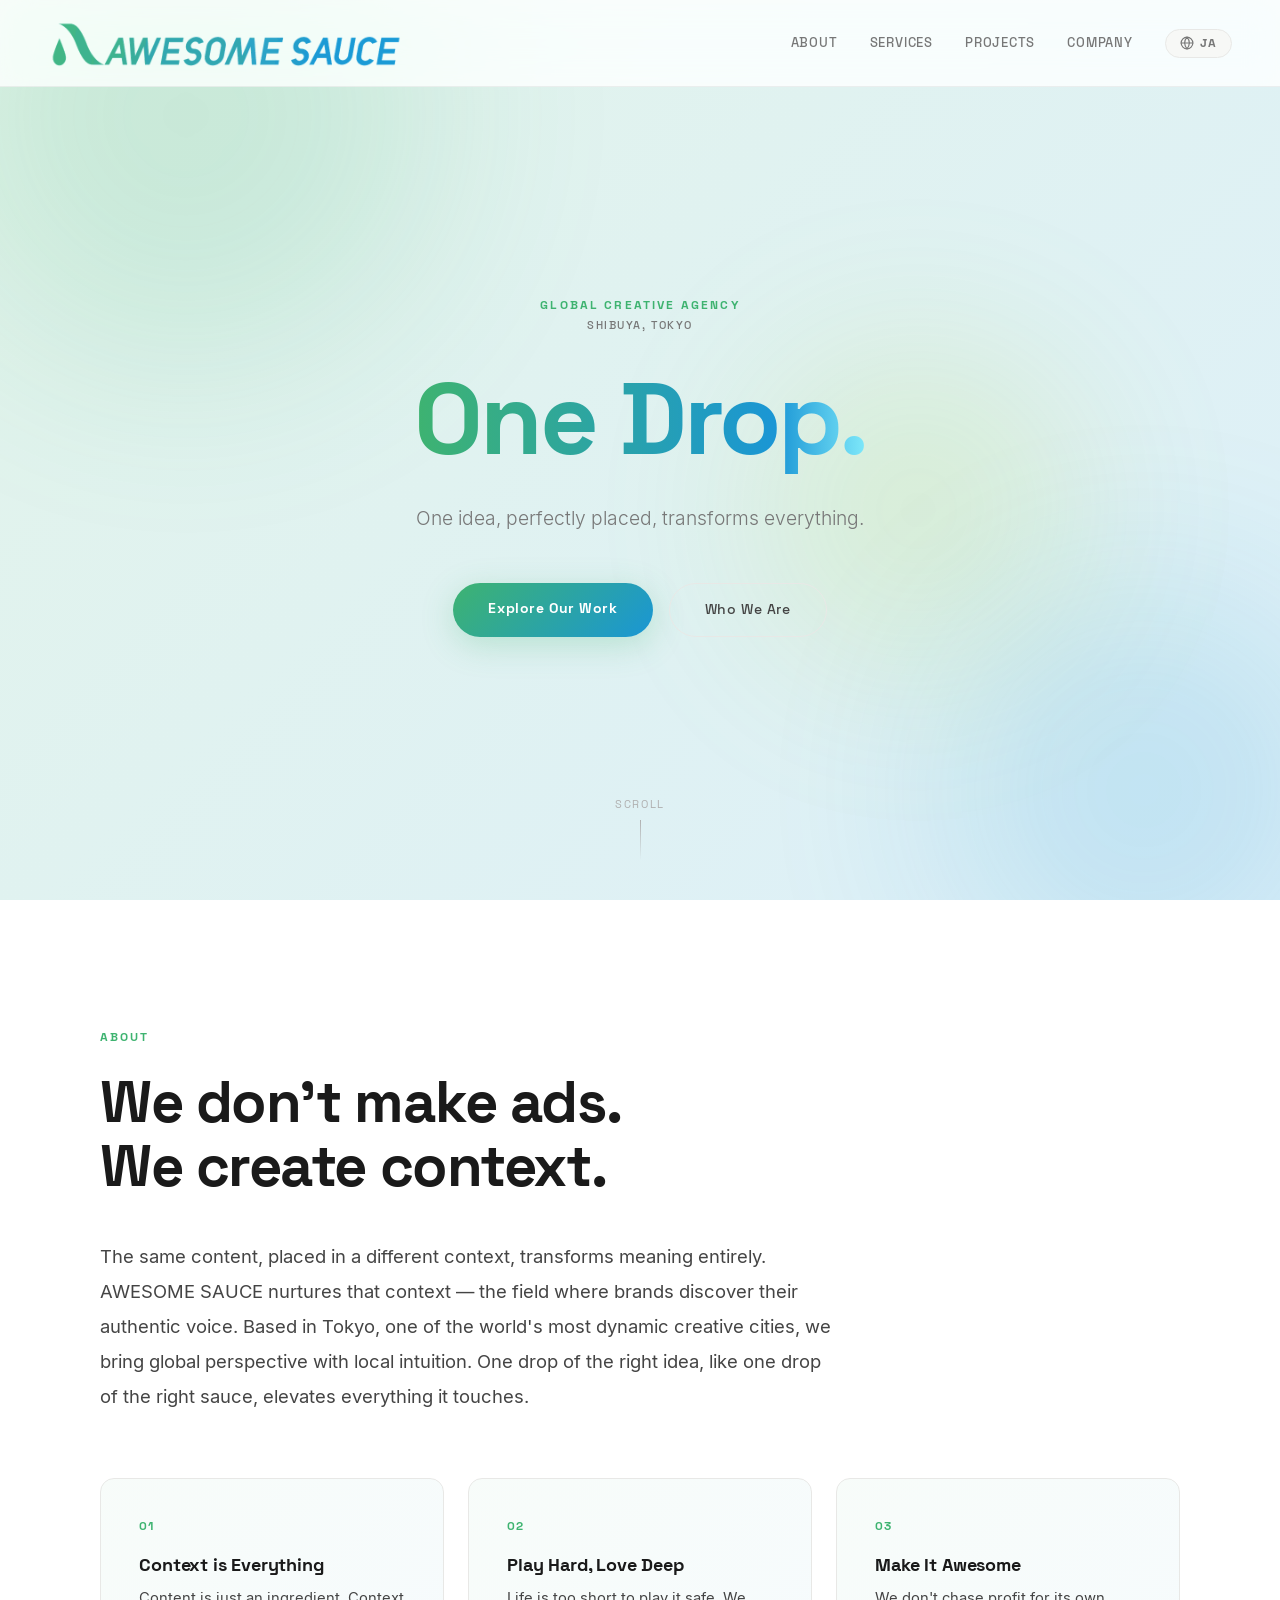
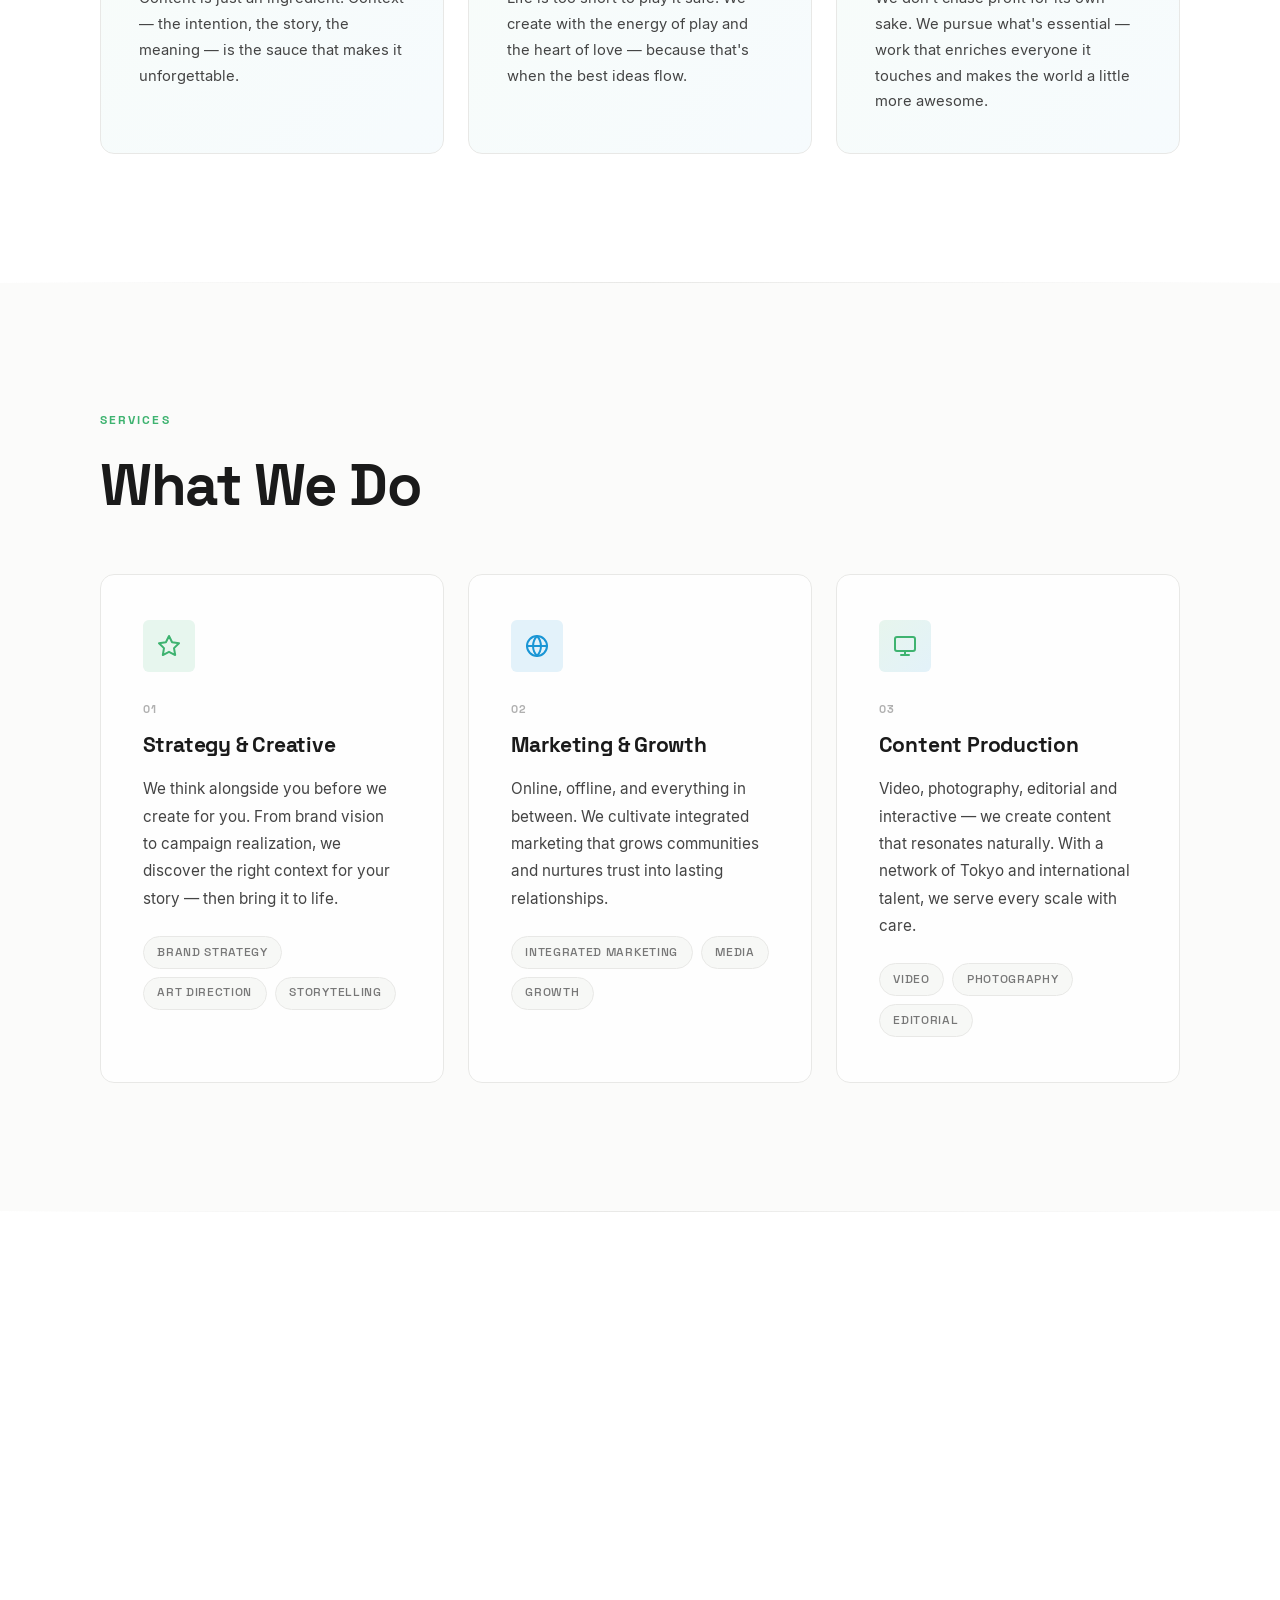
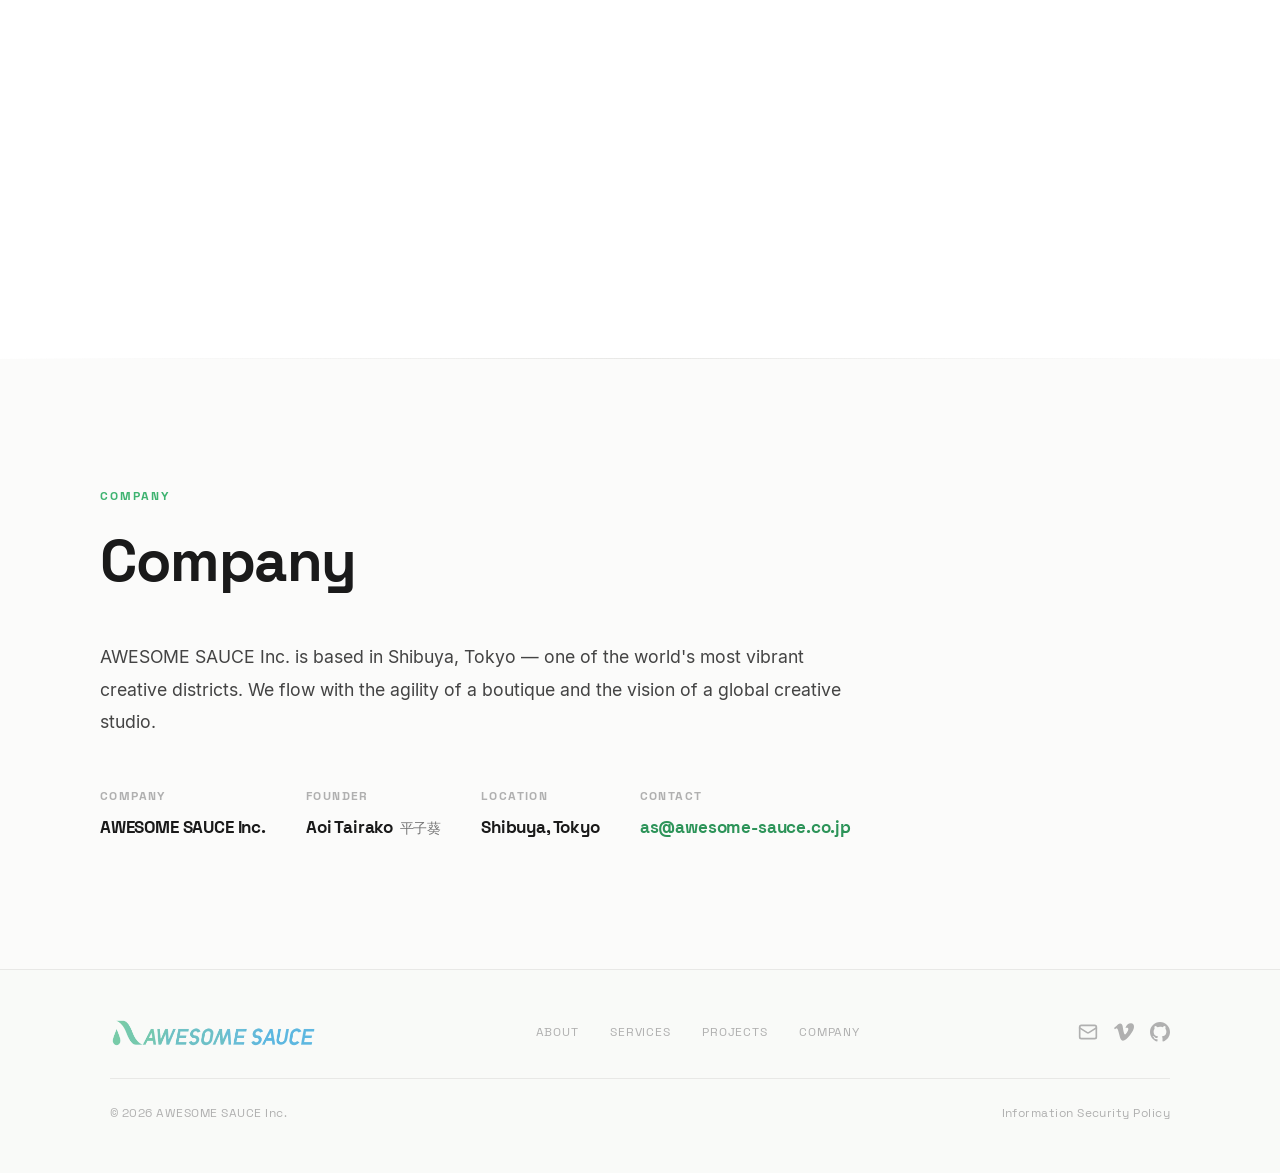
==== commit 956e04a2: "feat: self-host fonts, remove Google Fonts dependency (privacy) Google Fonts (fonts.googleapis.com) " ====
--- a/index.html
+++ b/index.html
@@ -5,10 +5,24 @@
   <meta name="viewport" content="width=device-width, initial-scale=1.0">
   <title>AWESOME SAUCE Inc. — Global Creative Agency</title>
   <meta name="description" content="AWESOME SAUCE Inc. — A global creative agency based in Shibuya, Tokyo. Strategy, creative production, and digital innovation.">
+  <link rel="canonical" href="https://awesome-sauce.co.jp/">
+  <!-- OGP -->
+  <meta property="og:type" content="website">
+  <meta property="og:url" content="https://awesome-sauce.co.jp/">
+  <meta property="og:title" content="AWESOME SAUCE Inc. — Global Creative Agency">
+  <meta property="og:description" content="AWESOME SAUCE Inc. — A global creative agency based in Shibuya, Tokyo. Strategy, creative production, and digital innovation.">
+  <meta property="og:image" content="https://awesome-sauce.co.jp/images/og-image.png">
+  <meta property="og:image:width" content="1200">
+  <meta property="og:image:height" content="630">
+  <meta property="og:locale" content="ja_JP">
+  <meta property="og:site_name" content="AWESOME SAUCE Inc.">
+  <!-- Twitter Card -->
+  <meta name="twitter:card" content="summary_large_image">
+  <meta name="twitter:title" content="AWESOME SAUCE Inc. — Global Creative Agency">
+  <meta name="twitter:description" content="AWESOME SAUCE Inc. — A global creative agency based in Shibuya, Tokyo. Strategy, creative production, and digital innovation.">
+  <meta name="twitter:image" content="https://awesome-sauce.co.jp/images/og-image.png">
   <link rel="icon" type="image/png" href="images/favicon.png">
-  <link rel="preconnect" href="https://fonts.googleapis.com">
-  <link rel="preconnect" href="https://fonts.gstatic.com" crossorigin>
-  <link href="https://fonts.googleapis.com/css2?family=Inter:wght@300;400;500;600&family=Space+Grotesk:wght@400;500;600;700&display=swap" rel="stylesheet">
+  <link rel="stylesheet" href="fonts/fonts.css">
 
   <style>
     /* =====================================================
@@ -936,6 +950,7 @@
       background: linear-gradient(90deg, transparent, var(--border), transparent);
     }
   </style>
+  <script async src="https://analytics.awesome-sauce.co.jp/script.js" data-website-id="f6493ef2-798a-4cf6-8184-aa847f32bed1"></script>
 </head>
 <body>
 
@@ -1155,7 +1170,7 @@
         From national campaigns to indie passion projects — every piece carries the same care and creative energy. See the full collection on Vimeo, or browse the archive.
       </p>
       <p class="work-message ja-only">
-        大手のキャンペーンも、インディーズの情熱プロジェクトも、注ぐ想いは同じ。映像はVimeoで、全作品はアーカイブからどうぞ。
+        100万人に届く仕事も、インディーズの情熱プロジェクトも、注ぐ想いは同じ。映像はVimeoで、全作品はアーカイブからどうぞ。
       </p>
       <div class="work-actions">
         <a href="works.html" class="work-btn-primary">View All Works</a>
@@ -1288,7 +1303,7 @@
       });
     })();
 
-    // 1 random background video (muted loop)
+    // 1 random background video (muted loop) — lazy loaded via IntersectionObserver
     (function() {
       const videoIds = [
         '297846874', '274288506', '225748921', '274288613', '274288583',
@@ -1300,12 +1315,17 @@
       const container = document.getElementById('work-bg-video');
       if (!container) return;
 
-      const picked = videoIds[Math.floor(Math.random() * videoIds.length)];
-      const iframe = document.createElement('iframe');
-      iframe.src = `https://player.vimeo.com/video/${picked}?background=1&autoplay=1&muted=1&loop=1&quality=auto`;
-      iframe.allow = 'autoplay';
-      iframe.loading = 'lazy';
-      container.appendChild(iframe);
+      const observer = new IntersectionObserver(function(entries) {
+        if (!entries[0].isIntersecting) return;
+        observer.disconnect();
+        const picked = videoIds[Math.floor(Math.random() * videoIds.length)];
+        const iframe = document.createElement('iframe');
+        iframe.src = `https://player.vimeo.com/video/${picked}?background=1&autoplay=1&muted=1&loop=1&quality=auto`;
+        iframe.allow = 'autoplay';
+        container.appendChild(iframe);
+      }, { rootMargin: '300px' });
+
+      observer.observe(container);
     })();
 
     // Email obfuscation (anti-spam)
--- a/fonts/fonts.css
+++ b/fonts/fonts.css
@@ -0,0 +1,60 @@
+/* Self-hosted fonts — Inter + Space Grotesk */
+/* Replaces Google Fonts for privacy */
+
+@font-face {
+  font-family: 'Inter';
+  font-style: normal;
+  font-weight: 300;
+  font-display: swap;
+  src: url('Inter-Light.woff2') format('woff2');
+}
+@font-face {
+  font-family: 'Inter';
+  font-style: normal;
+  font-weight: 400;
+  font-display: swap;
+  src: url('Inter-Regular.woff2') format('woff2');
+}
+@font-face {
+  font-family: 'Inter';
+  font-style: normal;
+  font-weight: 500;
+  font-display: swap;
+  src: url('Inter-Medium.woff2') format('woff2');
+}
+@font-face {
+  font-family: 'Inter';
+  font-style: normal;
+  font-weight: 600;
+  font-display: swap;
+  src: url('Inter-SemiBold.woff2') format('woff2');
+}
+
+@font-face {
+  font-family: 'Space Grotesk';
+  font-style: normal;
+  font-weight: 400;
+  font-display: swap;
+  src: url('SpaceGrotesk-Regular.woff2') format('woff2');
+}
+@font-face {
+  font-family: 'Space Grotesk';
+  font-style: normal;
+  font-weight: 500;
+  font-display: swap;
+  src: url('SpaceGrotesk-Medium.woff2') format('woff2');
+}
+@font-face {
+  font-family: 'Space Grotesk';
+  font-style: normal;
+  font-weight: 600;
+  font-display: swap;
+  src: url('SpaceGrotesk-Bold.woff2') format('woff2');
+}
+@font-face {
+  font-family: 'Space Grotesk';
+  font-style: normal;
+  font-weight: 700;
+  font-display: swap;
+  src: url('SpaceGrotesk-Bold.woff2') format('woff2');
+}
